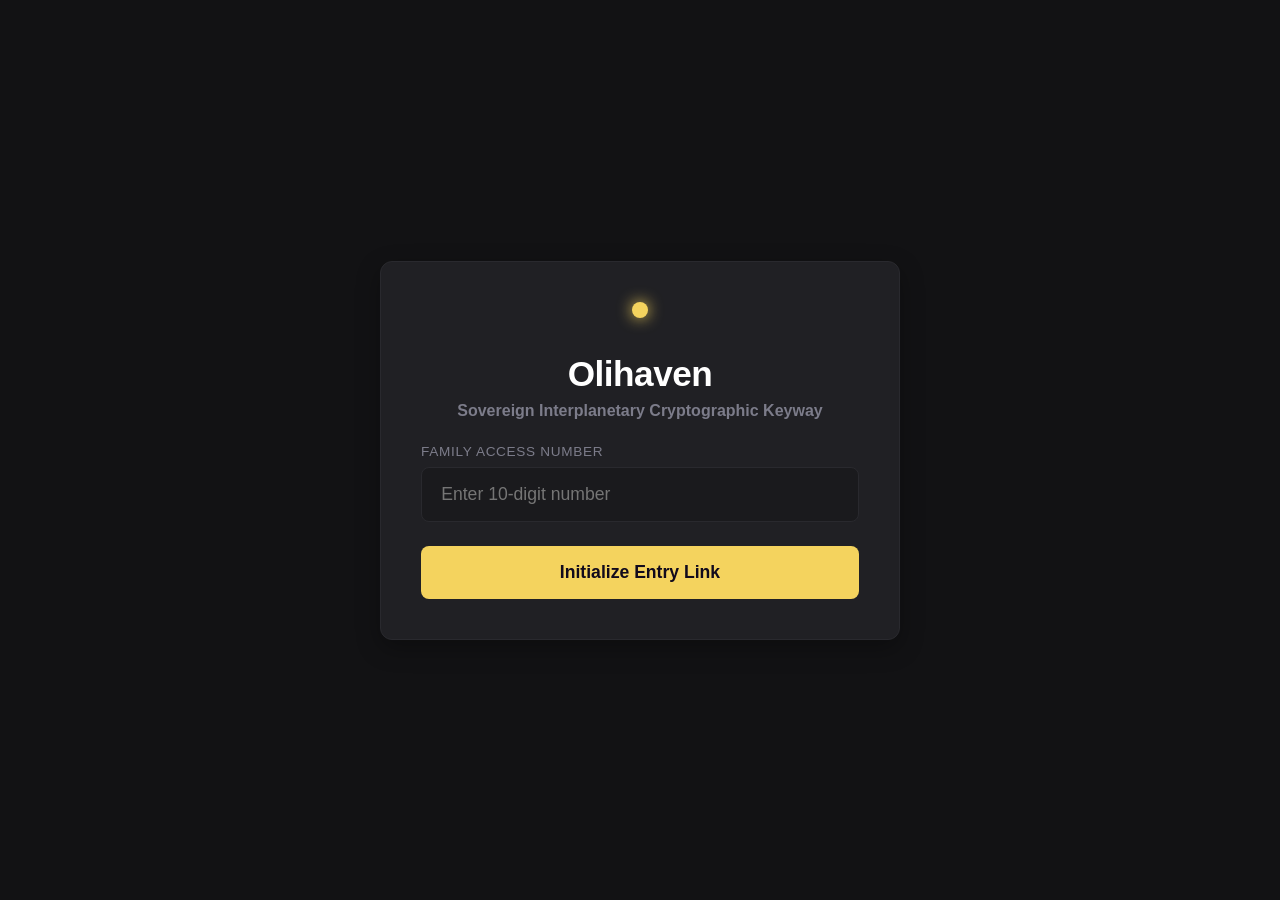
==== main.html @ d08ed0e6 "Integrated the Hearth transmission logging feed" ====
<!DOCTYPE html>
<html lang="en">
<head>
    <meta charset="UTF-8">
    <meta name="viewport" content="width=device-width, initial-scale=1.0">
    <title>Olihaven - Interplanetary Family Dashboard</title>
    <style>
        /* CORE CONFIGURATION & VARIABLES */
        * {
            margin: 0;
            padding: 0;
            box-sizing: border-box;
            font-family: 'Segoe UI', Roboto, Helvetica, Arial, sans-serif;
        }
        :root {
            --bg-space: #121214;
            --text-light: #e1e1e6;
            --text-dim: #7c7c8a;
            --gold-star: #f4d35e;
            --sage-shield: #04d361;
            --alert-red: #ff5964;
            --bubble-bg: #202024;
            --bubble-border: 1px solid #29292e;
        }
        body {
            background-color: var(--bg-space);
            color: var(--text-light);
            min-height: 100vh;
            padding: 1.5rem;
            display: flex;
            justify-content: center;
            align-items: center;
        }

        /* GATE SCREEN (LOGIN OVERLAY Layered Standalone) */
        #gate-screen {
            width: 100%;
            max-width: 520px;
            text-align: center;
            background-color: var(--bubble-bg);
            border: var(--bubble-border);
            border-radius: 12px;
            padding: 2.5rem;
            box-shadow: 0 8px 24px rgba(0, 0, 0, 0.3);
        }
        .logo-mark {
            width: 16px;
            height: 16px;
            background: var(--gold-star);
            border-radius: 50%;
            display: inline-block;
            box-shadow: 0 0 15px var(--gold-star);
            margin-bottom: 2rem;
        }
        h1 {
            font-size: 2.2rem;
            color: #ffffff;
            letter-spacing: -0.5px;
            margin-bottom: 0.5rem;
        }
        .gate-subtitle {
            color: var(--text-dim);
            font-size: 1rem;
            font-weight: 600;
            margin-bottom: 1.5rem;
        }
        .input-group {
            margin-bottom: 1.5rem;
            text-align: left;
        }
        .input-group label {
            display: block;
            font-size: 0.85rem;
            color: var(--text-dim);
            margin-bottom: 0.5rem;
            text-transform: uppercase;
            letter-spacing: 0.05em;
        }
        .input-field {
            width: 100%;
            background: rgba(0, 0, 0, 0.2);
            border: 1px solid #29292e;
            padding: 1rem 1.2rem;
            border-radius: 8px;
            color: white;
            font-size: 1.1rem;
            outline: none;
        }
        .input-field:focus {
            border-color: var(--gold-star);
        }
        .btn-action {
            width: 100%;
            background: var(--gold-star);
            color: #110a1c;
            border: none;
            padding: 1rem;
            border-radius: 8px;
            font-size: 1.1rem;
            font-weight: 600;
            cursor: pointer;
            transition: background 0.2s;
        }
        .btn-action:hover {
            background: #e5c144;
        }
        #gate-message {
            margin-top: 1rem;
            font-size: 0.95rem;
            display: none;
        }

        /* MAIN DASHBOARD SCREEN (Now un-nested from center flex block parameters) */
        #dashboard-screen {
            display: none;
            width: 100%;
            max-width: 1200px;
            margin: 0 auto;
        }
        .dashboard-grid {
            display: grid;
            grid-template-columns: repeat(auto-fit, minmax(320px, 1fr));
            gap: 2rem;
            align-items: start;
        }
        .bubble-panel {
            background: var(--bubble-bg);
            border: var(--bubble-border);
            border-radius: 12px;
            padding: 2rem;
            display: flex;
            flex-direction: column;
        }
        .pillar-title {
            font-size: 1.4rem;
            margin-bottom: 1rem;
            color: #ffffff;
        }
        .metric-badge {
            font-size: 0.85rem;
            background: rgba(4, 211, 97, 0.1);
            color: var(--sage-shield);
            padding: 0.2rem 0.6rem;
            border-radius: 20px;
            font-weight: 600;
            float: right;
        }

        /* TRANSMISSION LOG FEED COMPONENTS */
        .transmission-box {
            display: flex;
            gap: 0.5rem;
            margin-top: 1.2rem;
            margin-bottom: 1rem;
        }
        .feed-input {
            flex-grow: 1;
            background: rgba(0, 0, 0, 0.2);
            border: 1px solid #29292e;
            padding: 0.7rem 0.9rem;
            border-radius: 6px;
            color: white;
            font-size: 0.9rem;
            outline: none;
        }
        .feed-input:focus {
            border-color: var(--gold-star);
        }
        .btn-send {
            background: var(--gold-star);
            color: #110a1c;
            border: none;
            padding: 0 1.2rem;
            border-radius: 6px;
            font-weight: 600;
            font-size: 0.85rem;
            cursor: pointer;
            transition: background 0.1s;
        }
        .btn-send:hover {
            background: #e5c144;
        }
        .log-container {
            background: rgba(0, 0, 0, 0.25);
            border: 1px solid #29292e;
            border-radius: 8px;
            padding: 0.8rem;
            height: 160px;
            overflow-y: auto;
            font-family: monospace;
            font-size: 0.8rem;
            display: flex;
            flex-direction: column;
            gap: 0.6rem;
        }
        .log-entry {
            border-left: 2px solid var(--gold-star);
            padding-left: 0.6rem;
            animation: fadeInLog 0.25s ease-out;
        }
        .log-meta {
            color: var(--text-dim);
            font-size: 0.72rem;
            margin-bottom: 0.15rem;
        }
        .log-text {
            color: var(--text-light);
            word-break: break-all;
            line-height: 1.4;
        }

        @keyframes fadeInLog {
            from { opacity: 0; transform: translateX(-4px); }
            to { opacity: 1; transform: translateX(0); }
        }
    </style>
</head>
<body>

    <!-- GATE LOG-IN GATEWAY LAYER -->
    <div id="gate-screen">
        <div class="logo-mark"></div>
        <h1>Olihaven</h1>
        <p class="gate-subtitle">Sovereign Interplanetary Cryptographic Keyway</p>
        
        <div class="input-group">
            <label for="phone-number">Family Access Number</label>
            <input type="tel" id="phone-number" class="input-field" placeholder="Enter 10-digit number" autocomplete="off">
        </div>

        <button class="btn-action" onclick="unlockDashboard()">Initialize Entry Link</button>
        <div id="gate-message"></div>
    </div>

    <!-- MAIN PLATFORM INTERFACE LAYER -->
    <div id="dashboard-screen">
        <div class="dashboard-grid">
            <!-- PILLAR 1: THE HEARTH WITH LIVE LOG PIPELINES -->
            <div class="bubble-panel">
                <h2 class="pillar-title">The Hearth <span class="metric-badge" id="user-count">1,402 Links</span></h2>
                <p style="font-size: 0.95rem; color: var(--text-dim);">Real-time sync networks connected. Core modules running safely over active sub-light infrastructure links.</p>
                
                <div class="transmission-box">
                    <input type="text" id="stream-message" class="feed-input" placeholder="Type transmission payload..." autocomplete="off">
                    <button class="btn-send" onclick="transmitStream()">Transmit</button>
                </div>
                <div class="log-container" id="stream-log">
                    <div class="log-entry" style="border-left-color: var(--sage-shield);">
                        <div class="log-meta">[SYS_INIT] // LATENCY: 0.00ms</div>
                        <div class="log-text">Telemetry terminal pipeline initialized. Listening for orbital packets...</div>
                    </div>
                </div>
            </div>

            <!-- PILLAR 2: THE ARK -->
            <div class="bubble-panel">
                <h2 class="pillar-title">The Ark <span class="metric-badge" style="background:rgba(244,211,94,0.1); color:var(--gold-star);">Secure</span></h2>
                <p style="font-size: 0.95rem; color: var(--text-dim); margin-top: 1rem;">Ancestral Records encrypted. Secure biometric voice architectures mapped inside unindexed decentralized storage vaults.</p>
            </div>

            <!-- PILLAR 3: THE ECLIPSE SHIELD -->
            <div class="bubble-panel">
                <h2 class="pillar-title">Eclipse Shield <span class="metric-badge">100% Active</span></h2>
                <p style="font-size: 0.95rem; color: var(--text-dim); margin-top: 1rem;">Zero-knowledge privacy shields functional. Interplanetary firewall scripts fully obscuring external metrics routing paths.</p>
            </div>
        </div>
    </div>

    <script>
        function unlockDashboard() {
            const phoneInput = document.getElementById('phone-number');
            const feedback = document.getElementById('gate-message');
            const rawNumbers = phoneInput.value.replace(/\D/g, '');

            if (rawNumbers.length < 10) {
                feedback.style.color = '#ff5964';
                feedback.innerText = "Please enter a valid 10-digit access number.";
                feedback.style.display = "block";
                return;
            }

            feedback.style.color = '#04d361';
            feedback.innerText = "Access granted! Syncing telemetry channels...";
            feedback.style.display = "block";

            setTimeout(() => {
                // Clear out body flex centering properties to make space for the grid rows smoothly
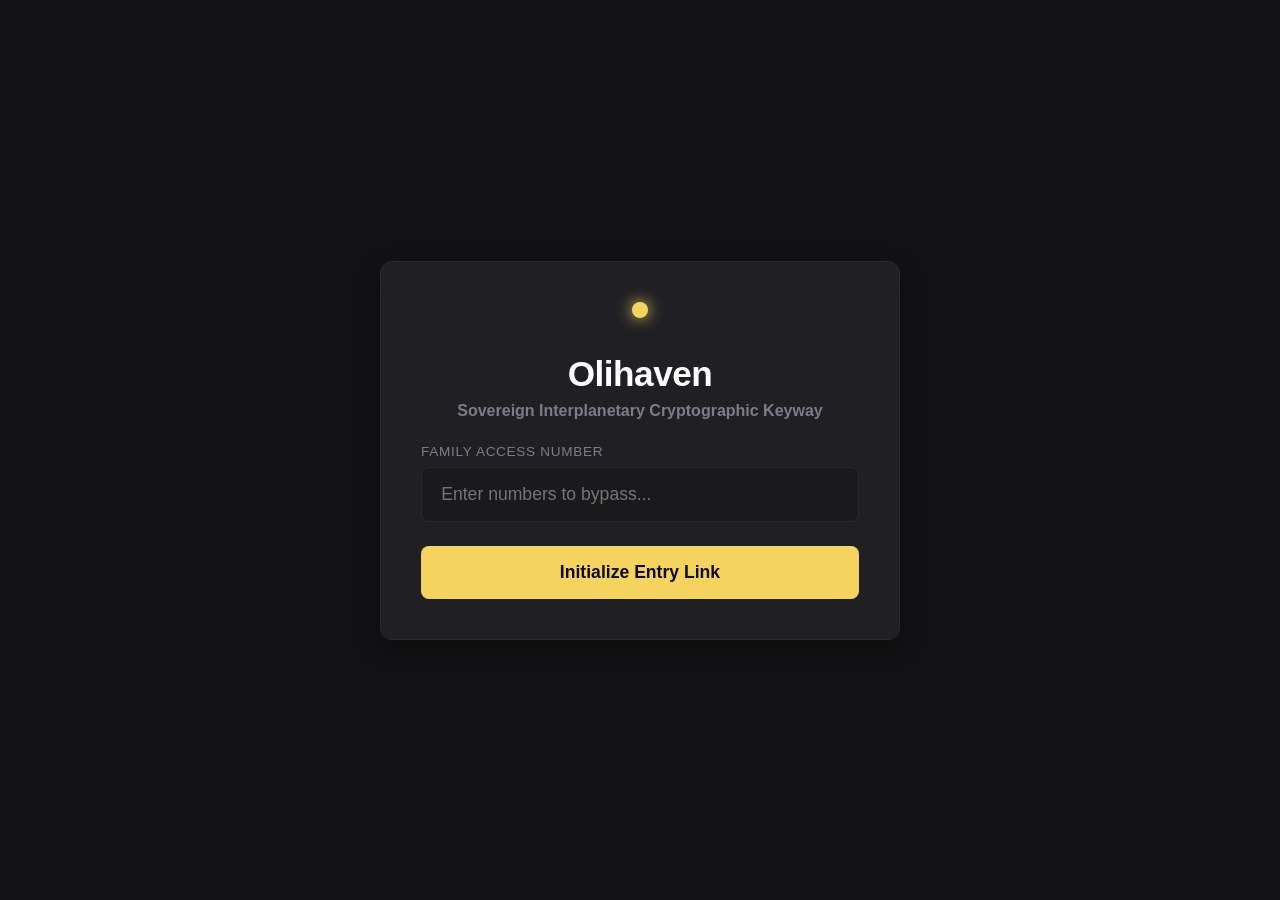
==== commit 7b39942e: "main update" ====
--- a/main.html
+++ b/main.html
@@ -32,7 +32,7 @@
             align-items: center;
         }
 
-        /* GATE SCREEN (LOGIN OVERLAY Layered Standalone) */
+        /* GATE SCREEN (LOGIN OVERLAY) */
         #gate-screen {
             width: 100%;
             max-width: 520px;
@@ -110,7 +110,7 @@
             display: none;
         }
 
-        /* MAIN DASHBOARD SCREEN (Now un-nested from center flex block parameters) */
+        /* MAIN DASHBOARD SCREEN */
         #dashboard-screen {
             display: none;
             width: 100%;
@@ -146,7 +146,7 @@
             float: right;
         }
 
-        /* TRANSMISSION LOG FEED COMPONENTS */
+        /* TRANSMISSION LOG FEED */
         .transmission-box {
             display: flex;
             gap: 0.5rem;
@@ -217,7 +217,7 @@
 </head>
 <body>
 
-    <!-- GATE LOG-IN GATEWAY LAYER -->
+    <!-- GATE LOG-IN GATEWAY -->
     <div id="gate-screen">
         <div class="logo-mark"></div>
         <h1>Olihaven</h1>
@@ -225,17 +225,17 @@
         
         <div class="input-group">
             <label for="phone-number">Family Access Number</label>
-            <input type="tel" id="phone-number" class="input-field" placeholder="Enter 10-digit number" autocomplete="off">
+            <input type="tel" id="phone-number" class="input-field" placeholder="Enter numbers to bypass..." autocomplete="off">
         </div>
 
         <button class="btn-action" onclick="unlockDashboard()">Initialize Entry Link</button>
         <div id="gate-message"></div>
     </div>
 
-    <!-- MAIN PLATFORM INTERFACE LAYER -->
+    <!-- MAIN PLATFORM INTERFACE -->
     <div id="dashboard-screen">
         <div class="dashboard-grid">
-            <!-- PILLAR 1: THE HEARTH WITH LIVE LOG PIPELINES -->
+            <!-- PILLAR 1: THE HEARTH -->
             <div class="bubble-panel">
                 <h2 class="pillar-title">The Hearth <span class="metric-badge" id="user-count">1,402 Links</span></h2>
                 <p style="font-size: 0.95rem; color: var(--text-dim);">Real-time sync networks connected. Core modules running safely over active sub-light infrastructure links.</p>
@@ -268,20 +268,23 @@
 
     <script>
         function unlockDashboard() {
-            const phoneInput = document.getElementById('phone-number');
             const feedback = document.getElementById('gate-message');
-            const rawNumbers = phoneInput.value.replace(/\D/g, '');
-
-            if (rawNumbers.length < 10) {
-                feedback.style.color = '#ff5964';
-                feedback.innerText = "Please enter a valid 10-digit access number.";
-                feedback.style.display = "block";
-                return;
-            }
-
+            
             feedback.style.color = '#04d361';
             feedback.innerText = "Access granted! Syncing telemetry channels...";
             feedback.style.display = "block";
 
             setTimeout(() => {
-                // Clear out body flex centering properties to make space for the grid rows smoothly
+                document.body.style.display = 'block';
+                document.body.style.paddingTop = '3rem';
+                
+                document.getElementById('gate-screen').style.display = 'none';
+                document.getElementById('dashboard-screen').style.display = 'block';
+                
+                setInterval(simulateTraffic, 3000);
+                
+                const streamInput = document.getElementById('stream-message');
+                if (streamInput) {
+                    streamInput.addEventListener('keydown', function(e) {
+                        if (e.key === 'Enter') {
+
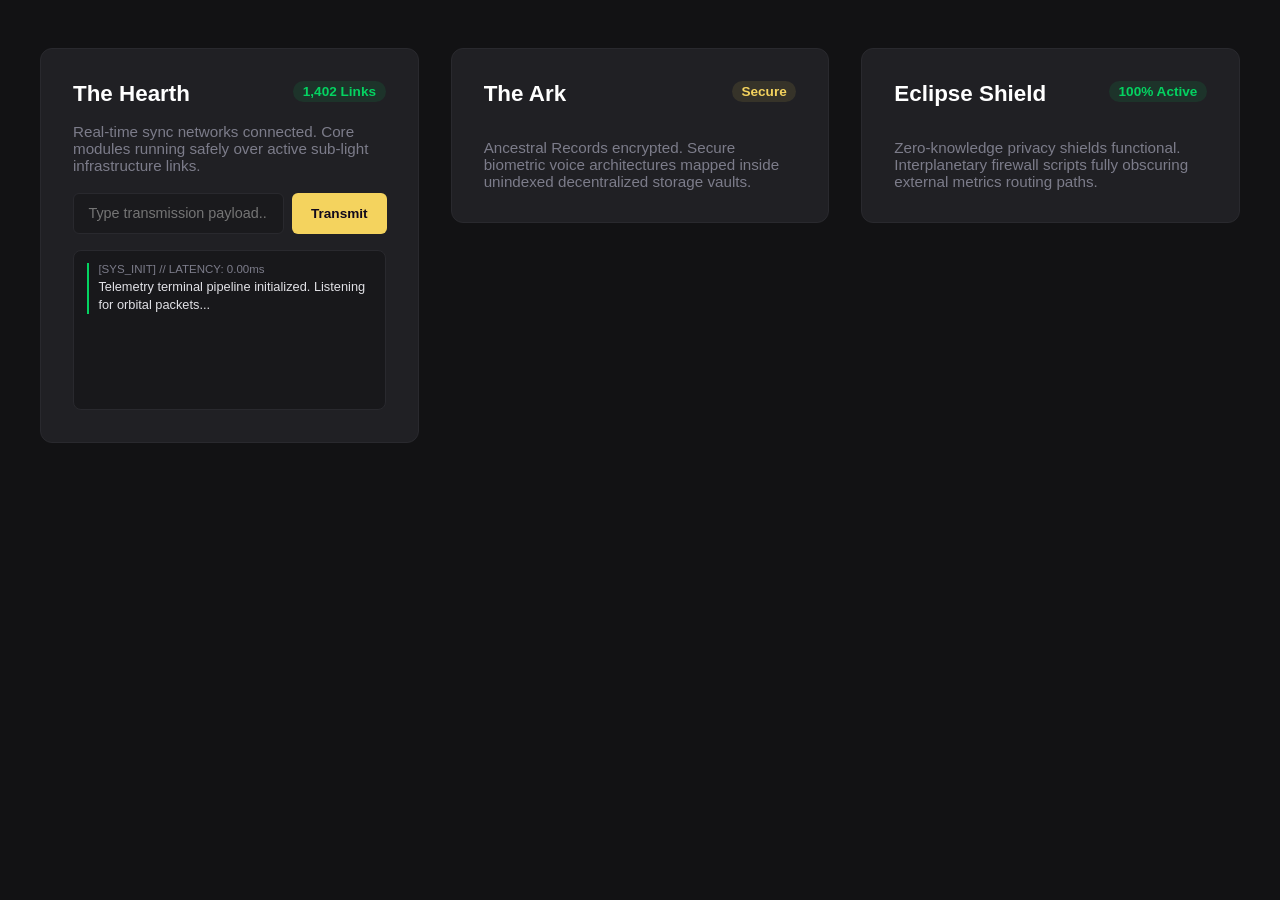
==== commit ca154d69: "Bypass gateway overlay entirely for direct dashboard testing" ====
--- a/main.html
+++ b/main.html
@@ -26,93 +26,12 @@
             background-color: var(--bg-space);
             color: var(--text-light);
             min-height: 100vh;
-            padding: 1.5rem;
-            display: flex;
-            justify-content: center;
-            align-items: center;
-        }
-
-        /* GATE SCREEN (LOGIN OVERLAY) */
-        #gate-screen {
-            width: 100%;
-            max-width: 520px;
-            text-align: center;
-            background-color: var(--bubble-bg);
-            border: var(--bubble-border);
-            border-radius: 12px;
-            padding: 2.5rem;
-            box-shadow: 0 8px 24px rgba(0, 0, 0, 0.3);
-        }
-        .logo-mark {
-            width: 16px;
-            height: 16px;
-            background: var(--gold-star);
-            border-radius: 50%;
-            display: inline-block;
-            box-shadow: 0 0 15px var(--gold-star);
-            margin-bottom: 2rem;
-        }
-        h1 {
-            font-size: 2.2rem;
-            color: #ffffff;
-            letter-spacing: -0.5px;
-            margin-bottom: 0.5rem;
-        }
-        .gate-subtitle {
-            color: var(--text-dim);
-            font-size: 1rem;
-            font-weight: 600;
-            margin-bottom: 1.5rem;
-        }
-        .input-group {
-            margin-bottom: 1.5rem;
-            text-align: left;
-        }
-        .input-group label {
+            padding: 3rem 1.5rem 1.5rem 1.5rem;
             display: block;
-            font-size: 0.85rem;
-            color: var(--text-dim);
-            margin-bottom: 0.5rem;
-            text-transform: uppercase;
-            letter-spacing: 0.05em;
-        }
-        .input-field {
-            width: 100%;
-            background: rgba(0, 0, 0, 0.2);
-            border: 1px solid #29292e;
-            padding: 1rem 1.2rem;
-            border-radius: 8px;
-            color: white;
-            font-size: 1.1rem;
-            outline: none;
-        }
-        .input-field:focus {
-            border-color: var(--gold-star);
-        }
-        .btn-action {
-            width: 100%;
-            background: var(--gold-star);
-            color: #110a1c;
-            border: none;
-            padding: 1rem;
-            border-radius: 8px;
-            font-size: 1.1rem;
-            font-weight: 600;
-            cursor: pointer;
-            transition: background 0.2s;
-        }
-        .btn-action:hover {
-            background: #e5c144;
-        }
-        #gate-message {
-            margin-top: 1rem;
-            font-size: 0.95rem;
-            display: none;
-        }
-
-        /* MAIN DASHBOARD SCREEN */
+        }
+
+        /* MAIN DASHBOARD CONTAINER */
         #dashboard-screen {
-            display: none;
             width: 100%;
             max-width: 1200px;
             margin: 0 auto;
@@ -146,7 +65,7 @@
             float: right;
         }
 
-        /* TRANSMISSION LOG FEED */
+        /* TRANSMISSION LOG FEED COMPONENTS */
         .transmission-box {
             display: flex;
             gap: 0.5rem;
@@ -217,25 +136,10 @@
 </head>
 <body>
 
-    <!-- GATE LOG-IN GATEWAY -->
-    <div id="gate-screen">
-        <div class="logo-mark"></div>
-        <h1>Olihaven</h1>
-        <p class="gate-subtitle">Sovereign Interplanetary Cryptographic Keyway</p>
-        
-        <div class="input-group">
-            <label for="phone-number">Family Access Number</label>
-            <input type="tel" id="phone-number" class="input-field" placeholder="Enter numbers to bypass..." autocomplete="off">
-        </div>
-
-        <button class="btn-action" onclick="unlockDashboard()">Initialize Entry Link</button>
-        <div id="gate-message"></div>
-    </div>
-
-    <!-- MAIN PLATFORM INTERFACE -->
+    <!-- MAIN DASHBOARD SCREEN (Gate bypassed entirely) -->
     <div id="dashboard-screen">
         <div class="dashboard-grid">
-            <!-- PILLAR 1: THE HEARTH -->
+            <!-- PILLAR 1: THE HEARTH WITH LIVE LOG PIPELINES -->
             <div class="bubble-panel">
                 <h2 class="pillar-title">The Hearth <span class="metric-badge" id="user-count">1,402 Links</span></h2>
                 <p style="font-size: 0.95rem; color: var(--text-dim);">Real-time sync networks connected. Core modules running safely over active sub-light infrastructure links.</p>
@@ -267,24 +171,58 @@
     </div>
 
     <script>
-        function unlockDashboard() {
-            const feedback = document.getElementById('gate-message');
+        // Start simulation immediately on page mount
+        setInterval(simulateTraffic, 3000);
+        
+        // Track manual Enter key hits natively inside input bounding boxes
+        window.addEventListener('DOMContentLoaded', () => {
+            const streamInput = document.getElementById('stream-message');
+            if (streamInput) {
+                streamInput.addEventListener('keydown', function(e) {
+                    if (e.key === 'Enter') {
+                        e.preventDefault();
+                        transmitStream();
+                    }
+                });
+            }
+        });
+
+        function simulateTraffic() {
+            const userEl = document.getElementById('user-count');
+            if(!userEl) return;
+            let currentUsers = parseInt(userEl.innerText.replace(/,/g, ''));
+            currentUsers += Math.floor(Math.random() * 5) - 2;
+            userEl.innerText = currentUsers.toLocaleString() + " Links";
+        }
+
+        function transmitStream() {
+            const messageInput = document.getElementById('stream-message');
+            const logContainer = document.getElementById('stream-log');
             
-            feedback.style.color = '#04d361';
-            feedback.innerText = "Access granted! Syncing telemetry channels...";
-            feedback.style.display = "block";
-
-            setTimeout(() => {
-                document.body.style.display = 'block';
-                document.body.style.paddingTop = '3rem';
-                
-                document.getElementById('gate-screen').style.display = 'none';
-                document.getElementById('dashboard-screen').style.display = 'block';
-                
-                setInterval(simulateTraffic, 3000);
-                
-                const streamInput = document.getElementById('stream-message');
-                if (streamInput) {
-                    streamInput.addEventListener('keydown', function(e) {
-                        if (e.key === 'Enter') {
-
+            if (!messageInput || !logContainer) return;
+            const text = messageInput.value.trim();
+
+            if (text === '') return;
+
+            const timestamp = new Date().toLocaleTimeString();
+            const fakeLatency = (Math.random() * 4.5 + 1.2).toFixed(2);
+            
+            const entry = document.createElement('div');
+            entry.className = 'log-entry';
+            entry.innerHTML = `
+                <div class="log-meta">[${timestamp}] // LATENCY: ${fakeLatency}s</div>
+                <div class="log-text">${escapeHtml(text)}</div>
+            `;
+
+            logContainer.appendChild(entry);
+            logContainer.scrollTop = logContainer.scrollHeight;
+            
+            messageInput.value = '';
+        }
+
+        function escapeHtml(string) {
+            return string.replace(/&/g, '&amp;').replace(/</g, '&lt;').replace(/>/g, '&gt;');
+        }
+    </script>
+</body>
+</html>
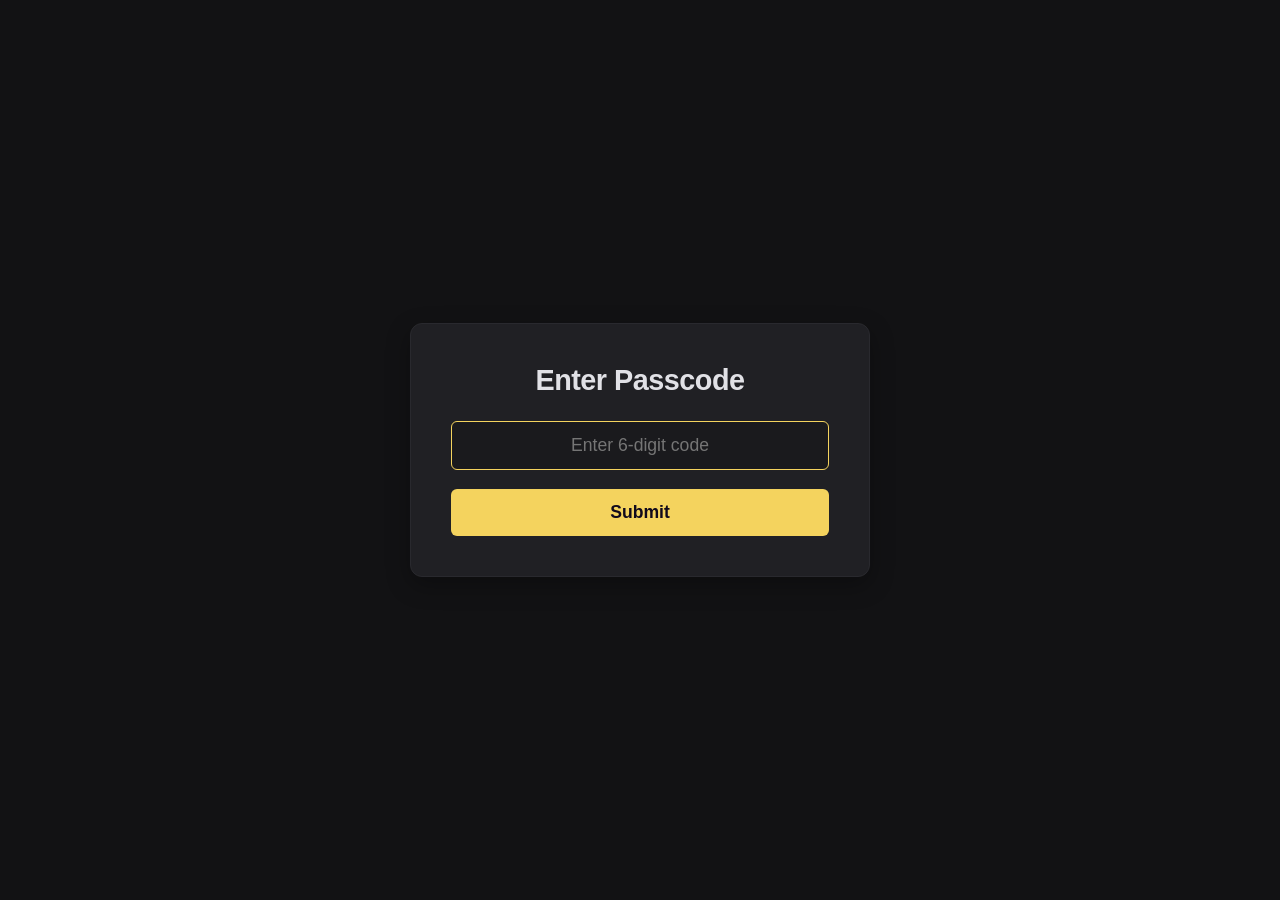
==== commit b5e5ee61: "Inject side-by-side terminal routing action buttons" ====
--- a/main.html
+++ b/main.html
@@ -3,226 +3,211 @@
 <head>
     <meta charset="UTF-8">
     <meta name="viewport" content="width=device-width, initial-scale=1.0">
-    <title>Olihaven - Interplanetary Family Dashboard</title>
+    <title>Olihaven</title>
+    <link rel="icon" type="image/x-icon" href="./favicon-2.ico">
+    <link rel="stylesheet" href="./style.css">
     <style>
-        /* CORE CONFIGURATION & VARIABLES */
-        * {
+        /* Fallback styling framework to keep elements neatly structured */
+        body {
+            background-color: #121214;
+            color: #e1e1e6;
+            font-family: 'Segoe UI', Roboto, sans-serif;
+            min-height: 100vh;
+            display: flex;
+            justify-content: center;
+            align-items: center;
             margin: 0;
-            padding: 0;
-            box-sizing: border-box;
-            font-family: 'Segoe UI', Roboto, Helvetica, Arial, sans-serif;
-        }
-        :root {
-            --bg-space: #121214;
-            --text-light: #e1e1e6;
-            --text-dim: #7c7c8a;
-            --gold-star: #f4d35e;
-            --sage-shield: #04d361;
-            --alert-red: #ff5964;
-            --bubble-bg: #202024;
-            --bubble-border: 1px solid #29292e;
-        }
-        body {
-            background-color: var(--bg-space);
-            color: var(--text-light);
-            min-height: 100vh;
-            padding: 3rem 1.5rem 1.5rem 1.5rem;
-            display: block;
-        }
-
-        /* MAIN DASHBOARD CONTAINER */
-        #dashboard-screen {
-            width: 100%;
-            max-width: 1200px;
-            margin: 0 auto;
-        }
-        .dashboard-grid {
-            display: grid;
-            grid-template-columns: repeat(auto-fit, minmax(320px, 1fr));
-            gap: 2rem;
-            align-items: start;
-        }
-        .bubble-panel {
-            background: var(--bubble-bg);
-            border: var(--bubble-border);
+        }
+        .login-container {
+            background-color: #202024;
+            border: 1px solid #29292e;
             border-radius: 12px;
-            padding: 2rem;
-            display: flex;
-            flex-direction: column;
-        }
-        .pillar-title {
-            font-size: 1.4rem;
-            margin-bottom: 1rem;
-            color: #ffffff;
-        }
-        .metric-badge {
-            font-size: 0.85rem;
-            background: rgba(4, 211, 97, 0.1);
-            color: var(--sage-shield);
-            padding: 0.2rem 0.6rem;
-            border-radius: 20px;
-            font-weight: 600;
-            float: right;
-        }
-
-        /* TRANSMISSION LOG FEED COMPONENTS */
-        .transmission-box {
-            display: flex;
-            gap: 0.5rem;
-            margin-top: 1.2rem;
-            margin-bottom: 1rem;
-        }
-        .feed-input {
-            flex-grow: 1;
+            padding: 2.5rem;
+            text-align: center;
+            max-width: 460px;
+            width: 100%;
+            box-shadow: 0 8px 24px rgba(0, 0, 0, 0.3);
+            transition: all 0.3s cubic-bezier(0.4, 0, 0.2, 1);
+        }
+        h2 {
+            margin-bottom: 1.5rem;
+            font-size: 1.8rem;
+            letter-spacing: -0.5px;
+        }
+        input[type="password"] {
+            width: 100%;
             background: rgba(0, 0, 0, 0.2);
             border: 1px solid #29292e;
-            padding: 0.7rem 0.9rem;
+            padding: 0.8rem 1rem;
             border-radius: 6px;
             color: white;
-            font-size: 0.9rem;
+            font-size: 1.1rem;
             outline: none;
-        }
-        .feed-input:focus {
-            border-color: var(--gold-star);
-        }
-        .btn-send {
-            background: var(--gold-star);
+            text-align: center;
+            margin-bottom: 1.2rem;
+        }
+        input[type="password"]:focus {
+            border-color: #f4d35e;
+        }
+        button {
+            display: block;
+            width: 100%;
+            background: #f4d35e;
             color: #110a1c;
             border: none;
-            padding: 0 1.2rem;
+            padding: 0.8rem;
             border-radius: 6px;
+            font-size: 1.1rem;
             font-weight: 600;
-            font-size: 0.85rem;
             cursor: pointer;
-            transition: background 0.1s;
-        }
-        .btn-send:hover {
+            transition: background 0.2s, transform 0.1s;
+        }
+        button:hover {
             background: #e5c144;
         }
-        .log-container {
-            background: rgba(0, 0, 0, 0.25);
+        #error-message {
+            margin-top: 1rem;
+            font-size: 0.95rem;
+        }
+
+        /* Success blueprint reveal view styles */
+        .spec-details {
+            text-align: left;
+            background: rgba(0,0,0,0.2);
             border: 1px solid #29292e;
             border-radius: 8px;
+            padding: 1rem;
+            margin-top: 1rem;
+            margin-bottom: 1.5rem;
+            font-size: 0.9rem;
+            line-height: 1.5;
+        }
+        .spec-item {
+            display: flex;
+            justify-content: space-between;
+            border-bottom: 1px dashed #29292e;
+            padding: 0.3rem 0;
+        }
+        .spec-item:last-child { border-bottom: none; }
+        .spec-label { color: #7c7c8a; font-weight: 500; }
+        .spec-value { color: #ffffff; font-weight: 600; }
+
+        /* HORIZONTAL SIDE-BY-SIDE BUTTON CONTAINER EXCLUSIVES */
+        .action-flex-row {
+            display: flex;
+            gap: 0.75rem;
+            width: 100%;
+        }
+        .link-btn {
+            display: flex;
+            justify-content: center;
+            align-items: center;
+            flex: 1; /* Makes both buttons identical in width scaling */
             padding: 0.8rem;
-            height: 160px;
-            overflow-y: auto;
-            font-family: monospace;
-            font-size: 0.8rem;
-            display: flex;
-            flex-direction: column;
-            gap: 0.6rem;
-        }
-        .log-entry {
-            border-left: 2px solid var(--gold-star);
-            padding-left: 0.6rem;
-            animation: fadeInLog 0.25s ease-out;
-        }
-        .log-meta {
-            color: var(--text-dim);
-            font-size: 0.72rem;
-            margin-bottom: 0.15rem;
-        }
-        .log-text {
-            color: var(--text-light);
-            word-break: break-all;
-            line-height: 1.4;
-        }
-
-        @keyframes fadeInLog {
-            from { opacity: 0; transform: translateX(-4px); }
-            to { opacity: 1; transform: translateX(0); }
+            border-radius: 6px;
+            font-size: 1rem;
+            font-weight: 600;
+            cursor: pointer;
+            text-decoration: none;
+            transition: background 0.2s, border-color 0.2s, color 0.2s, transform 0.1s;
+            box-sizing: border-box;
+            text-align: center;
+        }
+        .btn-primary {
+            background: #f4d35e;
+            color: #110a1c;
+            border: none;
+        }
+        .btn-primary:hover {
+            background: #e5c144;
+        }
+        .btn-secondary {
+            background: transparent;
+            color: #b3b0c2;
+            border: 1px solid #29292e;
+        }
+        .btn-secondary:hover {
+            background: rgba(255, 255, 255, 0.04);
+            border-color: #7c7c8a;
+            color: #ffffff;
+        }
+        .link-btn:active {
+            transform: scale(0.98);
         }
     </style>
 </head>
 <body>
 
-    <!-- MAIN DASHBOARD SCREEN (Gate bypassed entirely) -->
-    <div id="dashboard-screen">
-        <div class="dashboard-grid">
-            <!-- PILLAR 1: THE HEARTH WITH LIVE LOG PIPELINES -->
-            <div class="bubble-panel">
-                <h2 class="pillar-title">The Hearth <span class="metric-badge" id="user-count">1,402 Links</span></h2>
-                <p style="font-size: 0.95rem; color: var(--text-dim);">Real-time sync networks connected. Core modules running safely over active sub-light infrastructure links.</p>
+    <div class="login-container" id="gate-card">
+        <!-- WRAPPER: INITIAL SECURITY LOGIN VIEW -->
+        <div id="auth-view">
+            <h2>Enter Passcode</h2>
+            <input type="password" id="passcode" placeholder="Enter 6-digit code" maxlength="6" autocomplete="off">
+            <button onclick="checkCode()">Submit</button>
+            <p id="error-message" style="color: #ff5964; display: none;">Incorrect passcode. Try again.</p>
+        </div>
+
+        <!-- WRAPPER: REVEALED HYPERCAR CONNECTION DECK -->
+        <div id="link-view" style="display: none;">
+            <h2 style="color: #f4d35e;">Telemetry Unlocked</h2>
+            <p style="color: #7c7c8a; font-size: 0.95rem; margin-bottom: 1rem;">Sovereign Node Navigation Engine Active</p>
+            
+            <div class="spec-details">
+                <div class="spec-item"><span class="spec-label">Model:</span><span class="spec-value">Ferrari F80 Hybrid</span></div>
+                <div class="spec-item"><span class="spec-label">Output:</span><span class="spec-value">1,184 HP V6-Hybrid</span></div>
+                <div class="spec-item"><span class="spec-label">Body:</span><span class="spec-value">Blu Elettrico 2020</span></div>
+                <div class="spec-item"><span class="spec-label">Livery:</span><span class="spec-value">Argento Nurburgring</span></div>
+            </div>
+
+            <!-- THE HORIZONTAL INTERACTIVE ACTION ROW -->
+            <div class="action-flex-row">
+                <!-- PRIMARY ACTION: OPENS CONFIGURATOR IN NEW TAB -->
+                <a class="link-btn btn-primary" href="https://ferrari.com" target="_blank" rel="noopener noreferrer">
+                    Ferrari F80 ↗
+                </a>
                 
-                <div class="transmission-box">
-                    <input type="text" id="stream-message" class="feed-input" placeholder="Type transmission payload..." autocomplete="off">
-                    <button class="btn-send" onclick="transmitStream()">Transmit</button>
-                </div>
-                <div class="log-container" id="stream-log">
-                    <div class="log-entry" style="border-left-color: var(--sage-shield);">
-                        <div class="log-meta">[SYS_INIT] // LATENCY: 0.00ms</div>
-                        <div class="log-text">Telemetry terminal pipeline initialized. Listening for orbital packets...</div>
-                    </div>
-                </div>
-            </div>
-
-            <!-- PILLAR 2: THE ARK -->
-            <div class="bubble-panel">
-                <h2 class="pillar-title">The Ark <span class="metric-badge" style="background:rgba(244,211,94,0.1); color:var(--gold-star);">Secure</span></h2>
-                <p style="font-size: 0.95rem; color: var(--text-dim); margin-top: 1rem;">Ancestral Records encrypted. Secure biometric voice architectures mapped inside unindexed decentralized storage vaults.</p>
-            </div>
-
-            <!-- PILLAR 3: THE ECLIPSE SHIELD -->
-            <div class="bubble-panel">
-                <h2 class="pillar-title">Eclipse Shield <span class="metric-badge">100% Active</span></h2>
-                <p style="font-size: 0.95rem; color: var(--text-dim); margin-top: 1rem;">Zero-knowledge privacy shields functional. Interplanetary firewall scripts fully obscuring external metrics routing paths.</p>
+                <!-- SECONDARY ACTION: FORWARDS USER TO YOUR SYSTEM TRANSMISSION LOG -->
+                <a class="link-btn btn-secondary" href="main.html">
+                    Open Logs →
+                </a>
             </div>
         </div>
     </div>
 
     <script>
-        // Start simulation immediately on page mount
-        setInterval(simulateTraffic, 3000);
-        
-        // Track manual Enter key hits natively inside input bounding boxes
+        function checkCode() {
+            const input = document.getElementById('passcode').value;
+            const correctCode = "127312"; 
+            const errorMsg = document.getElementById('error-message');
+            
+            if (input === correctCode) {
+                errorMsg.style.display = "none";
+                
+                // Execute smooth UI crossfade inside the block layout module
+                document.getElementById('auth-view').style.display = 'none';
+                document.getElementById('link-view').style.display = 'block';
+                document.getElementById('gate-card').style.borderColor = '#04d361';
+            } else {
+                errorMsg.style.display = "block";
+                document.getElementById('passcode').value = '';
+                document.getElementById('passcode').focus();
+            }
+        }
+
+        // Bind enter keys to the code field for faster hands-free authorization execution
         window.addEventListener('DOMContentLoaded', () => {
-            const streamInput = document.getElementById('stream-message');
-            if (streamInput) {
-                streamInput.addEventListener('keydown', function(e) {
+            const passcodeField = document.getElementById('passcode');
+            if (passcodeField) {
+                passcodeField.addEventListener('keydown', function(e) {
                     if (e.key === 'Enter') {
                         e.preventDefault();
-                        transmitStream();
+                        checkCode();
                     }
                 });
+                passcodeField.focus();
             }
         });
-
-        function simulateTraffic() {
-            const userEl = document.getElementById('user-count');
-            if(!userEl) return;
-            let currentUsers = parseInt(userEl.innerText.replace(/,/g, ''));
-            currentUsers += Math.floor(Math.random() * 5) - 2;
-            userEl.innerText = currentUsers.toLocaleString() + " Links";
-        }
-
-        function transmitStream() {
-            const messageInput = document.getElementById('stream-message');
-            const logContainer = document.getElementById('stream-log');
-            
-            if (!messageInput || !logContainer) return;
-            const text = messageInput.value.trim();
-
-            if (text === '') return;
-
-            const timestamp = new Date().toLocaleTimeString();
-            const fakeLatency = (Math.random() * 4.5 + 1.2).toFixed(2);
-            
-            const entry = document.createElement('div');
-            entry.className = 'log-entry';
-            entry.innerHTML = `
-                <div class="log-meta">[${timestamp}] // LATENCY: ${fakeLatency}s</div>
-                <div class="log-text">${escapeHtml(text)}</div>
-            `;
-
-            logContainer.appendChild(entry);
-            logContainer.scrollTop = logContainer.scrollHeight;
-            
-            messageInput.value = '';
-        }
-
-        function escapeHtml(string) {
-            return string.replace(/&/g, '&amp;').replace(/</g, '&lt;').replace(/>/g, '&gt;');
-        }
     </script>
+
 </body>
 </html>
--- a/style.css
+++ b/style.css
@@ -0,0 +1,390 @@
+/* ==========================================================================
+   1. Global Reset & Theme Defaults
+   ========================================================================== */
+* {
+    margin: 0;
+    padding: 0;
+    box-sizing: border-box;
+    font-family: 'Segoe UI', Tahoma, Geneva, Verdana, sans-serif;
+}
+
+body {
+    background-color: #121214;
+    color: #e1e1e6;
+    min-height: 100vh;
+}
+
+/* ==========================================================================
+   2. Entrance Gate / Splash Overlay (`main.html` overlay state)
+   ========================================================================== */
+.gate-overlay {
+    min-height: 100vh;
+    width: 100%;
+    display: flex;
+    justify-content: center;
+    align-items: center;
+    padding: 1.5rem;
+    background-color: #121214;
+}
+
+.network-gate {
+    background-color: #202024;
+    padding: 2.5rem;
+    border-radius: 12px;
+    box-shadow: 0 8px 24px rgba(0, 0, 0, 0.3);
+    text-align: center;
+    width: 100%;
+    max-width: 520px;
+}
+
+.gate-header h1 {
+    font-size: 2.2rem;
+    color: #ffffff;
+    letter-spacing: -0.5px;
+}
+
+.gate-header .subtitle {
+    color: #04d361;
+    font-size: 1rem;
+    font-weight: 600;
+    margin-bottom: 1.5rem;
+}
+
+.manifesto-quote {
+    font-style: italic;
+    font-size: 0.95rem;
+    line-height: 1.6;
+    color: #a8a8b3;
+    background-color: #121214;
+    padding: 1.25rem;
+    border-left: 3px solid #8257e5;
+    border-radius: 4px;
+    margin-bottom: 2rem;
+    text-align: left;
+}
+
+.form-core h2 {
+    font-size: 1.4rem;
+    margin-bottom: 0.25rem;
+    color: #ffffff;
+}
+
+.form-hint {
+    font-size: 0.9rem;
+    color: #7c7c8a;
+    margin-bottom: 1.5rem;
+}
+
+.input-wrapper {
+    text-align: left;
+    margin-bottom: 1.25rem;
+}
+
+.input-wrapper label {
+    display: block;
+    font-size: 0.85rem;
+    color: #a8a8b3;
+    margin-bottom: 0.5rem;
+    font-weight: 500;
+}
+
+.network-gate input {
+    width: 100%;
+    padding: 0.8rem;
+    border: 2px solid #29292e;
+    border-radius: 4px;
+    background-color: #121214;
+    color: #ffffff;
+    font-size: 1rem;
+    text-align: center;
+    outline: none;
+    transition: border-color 0.2s;
+}
+
+.network-gate input:focus {
+    border-color: #8257e5;
+}
+
+.gate-feedback {
+    display: none;
+    margin-top: 1rem;
+    font-size: 0.9rem;
+    font-weight: 500;
+}
+
+.gate-features {
+    display: flex;
+    justify-content: space-between;
+    gap: 0.5rem;
+    margin-top: 2.5rem;
+    padding-top: 1.5rem;
+    border-top: 1px solid #29292e;
+    font-size: 0.8rem;
+    color: #7c7c8a;
+    font-weight: 500;
+}
+
+/* ==========================================================================
+   3. Main Application Dashboard Interface
+   ========================================================================== */
+.dashboard-wrapper {
+    display: flex;
+    min-height: 100vh;
+}
+
+.sidebar {
+    width: 240px;
+    background-color: #202024;
+    padding: 2rem;
+    display: flex;
+    flex-direction: column;
+    border-right: 1px solid #29292e;
+}
+
+.logo {
+    font-size: 1.5rem;
+    font-weight: bold;
+    color: #04d361;
+    margin-bottom: 3rem;
+}
+
+.nav-menu {
+    display: flex;
+    flex-direction: column;
+    gap: 1rem;
+    flex-grow: 1;
+}
+
+.nav-menu a {
+    color: #a8a8b3;
+    text-decoration: none;
+    padding: 0.8rem;
+    border-radius: 6px;
+    transition: background 0.2s, color 0.2s;
+}
+
+.nav-menu a:hover, .nav-menu a.active {
+    background-color: #29292e;
+    color: #ffffff;
+}
+
+.main-content {
+    flex-grow: 1;
+    padding: 3rem;
+    max-width: 1200px;
+}
+
+.dash-header {
+    margin-bottom: 2.5rem;
+}
+
+.dash-header h1 {
+    font-size: 2.2rem;
+    color: #ffffff;
+    margin-bottom: 0.5rem;
+}
+
+.dash-header p {
+    color: #a8a8b3;
+}
+
+/* Grid layout for analytic summary cards */
+.stats-grid {
+    display: grid;
+    grid-template-columns: repeat(auto-fit, minmax(220px, 1fr));
+    gap: 1.5rem;
+    margin-bottom: 2rem;
+}
+
+.stat-card {
+    background-color: #202024;
+    border: 1px solid #29292e;
+    padding: 1.5rem;
+    border-radius: 8px;
+}
+
+.stat-card h3 {
+    font-size: 0.9rem;
+    color: #a8a8b3;
+    text-transform: uppercase;
+    letter-spacing: 0.5px;
+    margin-bottom: 0.5rem;
+}
+
+.stat-number {
+    font-size: 2rem;
+    font-weight: bold;
+    color: #ffffff;
+    margin-bottom: 0.5rem;
+}
+
+.stat-number.operational {
+    color: #04d361;
+}
+
+.stat-trend {
+    font-size: 0.85rem;
+    color: #7c7c8a;
+}
+
+.stat-trend.positive {
+    color: #04d361;
+}
+
+.content-box {
+    background-color: #202024;
+    border: 1px solid #29292e;
+    border-radius: 8px;
+    padding: 2rem;
+}
+
+.content-box h3 {
+    margin-bottom: 1rem;
+    color: #ffffff;
+}
+
+/* Button & Action Element Definitions */
+.action-zone {
+    margin-top: 1.5rem;
+}
+
+.action-btn {
+    padding: 0.8rem 1.5rem;
+    background-color: #8257e5;
+    color: #ffffff;
+    border: none;
+    border-radius: 6px;
+    font-weight: bold;
+    cursor: pointer;
+    transition: background 0.2s;
+}
+
+.action-btn:hover {
+    background-color: #9466ff;
+}
+
+.logout-btn {
+    padding: 0.6rem;
+    border: 1px solid #29292e;
+    border-radius: 6px;
+    background: transparent;
+    color: #ff6565;
+    font-weight: 600;
+    cursor: pointer;
+    transition: background 0.2s;
+}
+
+.logout-btn:hover {
+    background-color: rgba(255, 101, 101, 0.1);
+}
+
+/* ==========================================================================
+   4. Responsive Layout Breakpoints
+   ========================================================================== */
+
+/* Tablet Optimization Map Window (Max width: 900px) */
+@media (max-width: 900px) {
+    .dashboard-wrapper {
+        flex-direction: column;
+    }
+
+    .sidebar {
+        width: 100%;
+        border-right: none;
+        border-bottom: 1px solid #29292e;
+        padding: 1.5rem 2rem;
+        flex-direction: row;
+        justify-content: space-between;
+        align-items: center;
+    }
+
+    .logo {
+        margin-bottom: 0;
+    }
+
+    .nav-menu {
+        flex-direction: row;
+        gap: 0.5rem;
+        flex-grow: 0;
+    }
+
+    .nav-menu a {
+        padding: 0.5rem 0.8rem;
+        font-size: 0.9rem;
+    }
+
+    .logout-btn {
+        padding: 0.5rem 1rem;
+    }
+
+    .main-content {
+        padding: 2rem;
+    }
+}
+
+/* Mobile Screens Viewport Frame (Max width: 600px) */
+@media (max-width: 600px) {
+    .sidebar {
+        padding: 1rem;
+        flex-direction: column;
+        gap: 1rem;
+        align-items: stretch;
+        text-align: center;
+    }
+
+    .nav-menu {
+        justify-content: center;
+        width: 100%;
+    }
+
+    .nav-menu a {
+        flex: 1;
+        text-align: center;
+        font-size: 0.85rem;
+        padding: 0.5rem 0.4rem;
+    }
+
+    .main-content {
+        padding: 1.5rem 1rem;
+    }
+
+    .dash-header h1 {
+        font-size: 1.8rem;
+    }
+
+    .stats-grid {
+        grid-template-columns: 1fr;
+        gap: 1rem;
+    }
+
+    .stat-card {
+        padding: 1.2rem;
+    }
+
+    .stat-number {
+        font-size: 1.75rem;
+    }
+
+    .content-box {
+        padding: 1.5rem;
+    }
+}
+
+/* Ultra Compact & iOS Mobile Handling (Max width: 480px) */
+@media (max-width: 480px) {
+    .network-gate {
+        padding: 2rem 1.25rem;
+    }
+
+    .network-gate input {
+        font-size: 1.1rem; /* Bypasses iOS zoom overrides */
+        padding: 0.9rem;
+    }
+
+    .gate-features {
+        flex-direction: column;
+        gap: 0.75rem;
+        align-items: center;
+    }
+}
+
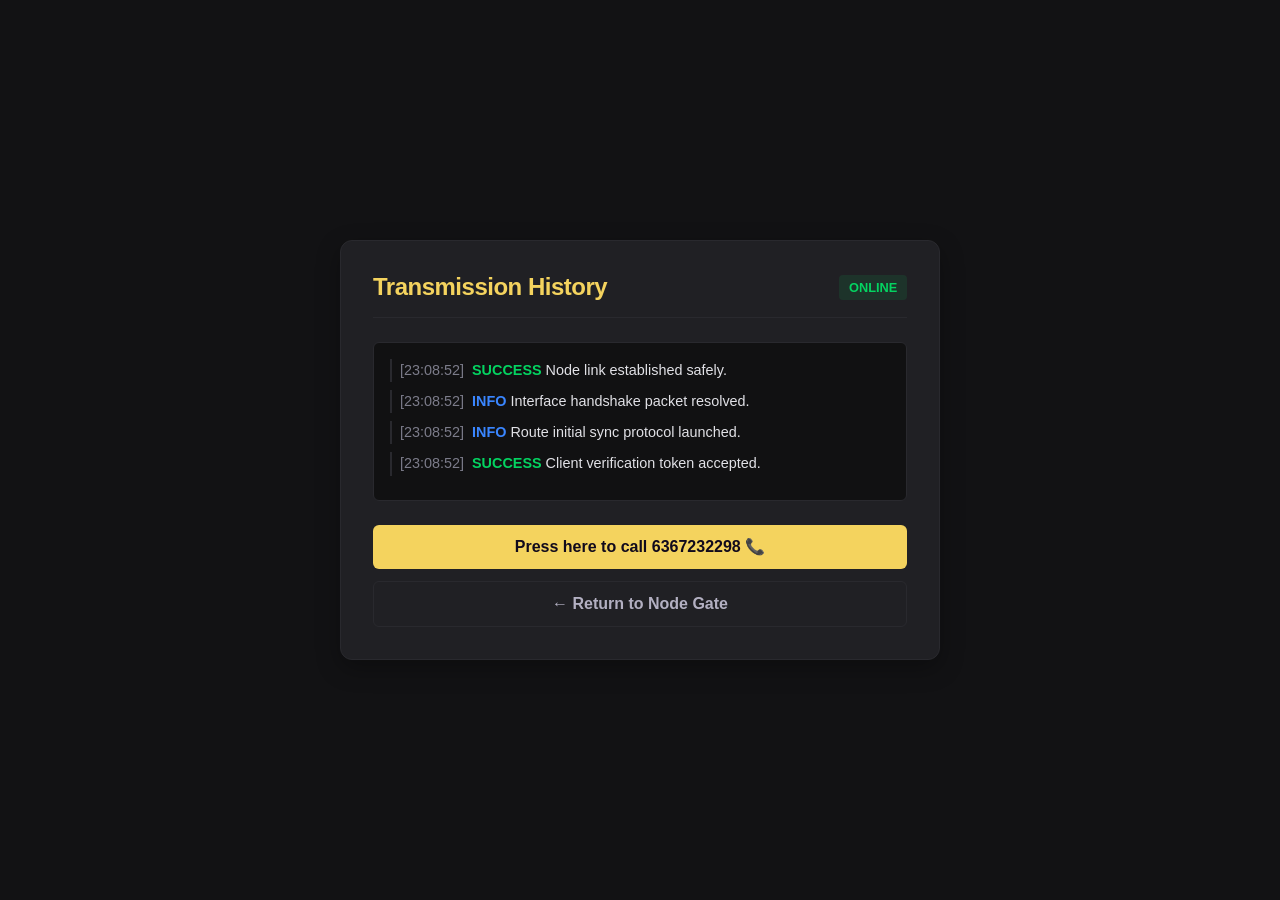
==== commit 83c0636c: "test" ====
--- a/main.html
+++ b/main.html
@@ -3,11 +3,10 @@
 <head>
     <meta charset="UTF-8">
     <meta name="viewport" content="width=device-width, initial-scale=1.0">
-    <title>Olihaven</title>
+    <title>Olihaven - System Logs</title>
     <link rel="icon" type="image/x-icon" href="./favicon-2.ico">
     <link rel="stylesheet" href="./style.css">
     <style>
-        /* Fallback styling framework to keep elements neatly structured */
         body {
             background-color: #121214;
             color: #e1e1e6;
@@ -17,99 +16,86 @@
             justify-content: center;
             align-items: center;
             margin: 0;
+            padding: 1rem;
+            box-sizing: border-box;
         }
-        .login-container {
+        .log-container {
             background-color: #202024;
             border: 1px solid #29292e;
             border-radius: 12px;
-            padding: 2.5rem;
-            text-align: center;
-            max-width: 460px;
+            padding: 2rem;
+            max-width: 600px;
             width: 100%;
             box-shadow: 0 8px 24px rgba(0, 0, 0, 0.3);
-            transition: all 0.3s cubic-bezier(0.4, 0, 0.2, 1);
+        }
+        .log-header {
+            display: flex;
+            justify-content: space-between;
+            align-items: center;
+            border-bottom: 1px solid #29292e;
+            padding-bottom: 1rem;
+            margin-bottom: 1.5rem;
         }
         h2 {
-            margin-bottom: 1.5rem;
-            font-size: 1.8rem;
+            margin: 0;
+            font-size: 1.5rem;
+            color: #f4d35e;
             letter-spacing: -0.5px;
         }
-        input[type="password"] {
-            width: 100%;
-            background: rgba(0, 0, 0, 0.2);
+        .status-badge {
+            background: rgba(4, 211, 97, 0.1);
+            color: #04d361;
+            padding: 0.3rem 0.6rem;
+            border-radius: 4px;
+            font-size: 0.8rem;
+            font-weight: 600;
+            text-transform: uppercase;
+        }
+        .terminal-box {
+            background: #111112;
             border: 1px solid #29292e;
-            padding: 0.8rem 1rem;
             border-radius: 6px;
-            color: white;
-            font-size: 1.1rem;
-            outline: none;
-            text-align: center;
-            margin-bottom: 1.2rem;
+            padding: 1rem;
+            font-family: 'Courier New', Courier, monospace;
+            font-size: 0.9rem;
+            line-height: 1.6;
+            max-height: 300px;
+            overflow-y: auto;
+            margin-bottom: 1.5rem;
+            text-align: left;
         }
-        input[type="password"]:focus {
-            border-color: #f4d35e;
+        .log-entry {
+            margin-bottom: 0.5rem;
+            border-left: 2px solid #29292e;
+            padding-left: 0.5rem;
         }
-        button {
-            display: block;
-            width: 100%;
-            background: #f4d35e;
-            color: #110a1c;
-            border: none;
-            padding: 0.8rem;
-            border-radius: 6px;
-            font-size: 1.1rem;
-            font-weight: 600;
-            cursor: pointer;
-            transition: background 0.2s, transform 0.1s;
+        .timestamp {
+            color: #7c7c8a;
+            margin-right: 0.5rem;
         }
-        button:hover {
-            background: #e5c144;
-        }
-        #error-message {
-            margin-top: 1rem;
-            font-size: 0.95rem;
-        }
-
-        /* Success blueprint reveal view styles */
-        .spec-details {
-            text-align: left;
-            background: rgba(0,0,0,0.2);
-            border: 1px solid #29292e;
-            border-radius: 8px;
-            padding: 1rem;
-            margin-top: 1rem;
-            margin-bottom: 1.5rem;
-            font-size: 0.9rem;
-            line-height: 1.5;
-        }
-        .spec-item {
-            display: flex;
-            justify-content: space-between;
-            border-bottom: 1px dashed #29292e;
-            padding: 0.3rem 0;
-        }
-        .spec-item:last-child { border-bottom: none; }
-        .spec-label { color: #7c7c8a; font-weight: 500; }
-        .spec-value { color: #ffffff; font-weight: 600; }
-
-        /* HORIZONTAL SIDE-BY-SIDE BUTTON CONTAINER EXCLUSIVES */
+        .tag-info { color: #3a86ff; font-weight: bold; }
+        .tag-success { color: #04d361; font-weight: bold; }
+        
+        /* TWO-BUTTON FLEX LAYOUT MODULE */
         .action-flex-row {
             display: flex;
             gap: 0.75rem;
             width: 100%;
+            margin-bottom: 0.75rem;
         }
+
         .link-btn {
             display: flex;
             justify-content: center;
             align-items: center;
-            flex: 1; /* Makes both buttons identical in width scaling */
+            flex: 1;
             padding: 0.8rem;
             border-radius: 6px;
             font-size: 1rem;
             font-weight: 600;
             cursor: pointer;
             text-decoration: none;
-            transition: background 0.2s, border-color 0.2s, color 0.2s, transform 0.1s;
+            transition: all 0.2s;
             box-sizing: border-box;
             text-align: center;
         }
@@ -131,81 +117,64 @@
             border-color: #7c7c8a;
             color: #ffffff;
         }
-        .link-btn:active {
-            transform: scale(0.98);
-        }
     </style>
 </head>
 <body>
 
-    <div class="login-container" id="gate-card">
-        <!-- WRAPPER: INITIAL SECURITY LOGIN VIEW -->
-        <div id="auth-view">
-            <h2>Enter Passcode</h2>
-            <input type="password" id="passcode" placeholder="Enter 6-digit code" maxlength="6" autocomplete="off">
-            <button onclick="checkCode()">Submit</button>
-            <p id="error-message" style="color: #ff5964; display: none;">Incorrect passcode. Try again.</p>
+    <div class="log-container">
+        <div class="log-header">
+            <h2>Transmission History</h2>
+            <div class="status-badge">Online</div>
         </div>
 
-        <!-- WRAPPER: REVEALED HYPERCAR CONNECTION DECK -->
-        <div id="link-view" style="display: none;">
-            <h2 style="color: #f4d35e;">Telemetry Unlocked</h2>
-            <p style="color: #7c7c8a; font-size: 0.95rem; margin-bottom: 1rem;">Sovereign Node Navigation Engine Active</p>
-            
-            <div class="spec-details">
-                <div class="spec-item"><span class="spec-label">Model:</span><span class="spec-value">Ferrari F80 Hybrid</span></div>
-                <div class="spec-item"><span class="spec-label">Output:</span><span class="spec-value">1,184 HP V6-Hybrid</span></div>
-                <div class="spec-item"><span class="spec-label">Body:</span><span class="spec-value">Blu Elettrico 2020</span></div>
-                <div class="spec-item"><span class="spec-label">Livery:</span><span class="spec-value">Argento Nurburgring</span></div>
+        <!-- SCROLLABLE TERMINAL LOG READER WITH DYNAMIC TIMESTAMPS -->
+        <div class="terminal-box" id="log-screen">
+            <div class="log-entry">
+                <span class="timestamp running-time">[00:00:00]</span><span class="tag-success">SUCCESS</span> Node link established safely.
             </div>
-
-            <!-- THE HORIZONTAL INTERACTIVE ACTION ROW -->
-            <div class="action-flex-row">
-                <!-- PRIMARY ACTION: OPENS CONFIGURATOR IN NEW TAB -->
-                <a class="link-btn btn-primary" href="https://ferrari.com" target="_blank" rel="noopener noreferrer">
-                    Ferrari F80 ↗
-                </a>
-                
-                <!-- SECONDARY ACTION: FORWARDS USER TO YOUR SYSTEM TRANSMISSION LOG -->
-                <a class="link-btn btn-secondary" href="main.html">
-                    Open Logs →
-                </a>
+            <div class="log-entry">
+                <span class="timestamp running-time">[00:00:00]</span><span class="tag-info">INFO</span> Interface handshake packet resolved.
+            </div>
+            <div class="log-entry">
+                <span class="timestamp running-time">[00:00:00]</span><span class="tag-info">INFO</span> Route initial sync protocol launched.
+            </div>
+            <div class="log-entry">
+                <span class="timestamp running-time">[00:00:00]</span><span class="tag-success">SUCCESS</span> Client verification token accepted.
             </div>
         </div>
+
+        <!-- TWO-BUTTON INTERACTIVE UTILITY BAR -->
+        <div class="action-flex-row">
+            <!-- NEW DIRECT CLICK-TO-CALL HOTKEY MODULE -->
+            <a href="tel:+16367232298" class="link-btn btn-primary">
+                Press here to call 6367232298 📞
+            </a>
+        </div>
+
+        <!-- RETURN BACK TO ACCESS INTERFACE -->
+        <a href="index.html" class="link-btn btn-secondary">
+            ← Return to Node Gate
+        </a>
     </div>
 
     <script>
-        function checkCode() {
-            const input = document.getElementById('passcode').value;
-            const correctCode = "127312"; 
-            const errorMsg = document.getElementById('error-message');
+        function updateTimestamps() {
+            const now = new Date();
+            const hours = String(now.getHours()).padStart(2, '0');
+            const minutes = String(now.getMinutes()).padStart(2, '0');
+            const seconds = String(now.getSeconds()).padStart(2, '0');
             
-            if (input === correctCode) {
-                errorMsg.style.display = "none";
-                
-                // Execute smooth UI crossfade inside the block layout module
-                document.getElementById('auth-view').style.display = 'none';
-                document.getElementById('link-view').style.display = 'block';
-                document.getElementById('gate-card').style.borderColor = '#04d361';
-            } else {
-                errorMsg.style.display = "block";
-                document.getElementById('passcode').value = '';
-                document.getElementById('passcode').focus();
+            const timeString = `[${hours}:${minutes}:${seconds}]`;
+            
+            const elements = document.getElementsByClassName('running-time');
+            for (let i = 0; i < elements.length; i++) {
+                elements[i].textContent = timeString;
             }
         }
 
-        // Bind enter keys to the code field for faster hands-free authorization execution
         window.addEventListener('DOMContentLoaded', () => {
-            const passcodeField = document.getElementById('passcode');
-            if (passcodeField) {
-                passcodeField.addEventListener('keydown', function(e) {
-                    if (e.key === 'Enter') {
-                        e.preventDefault();
-                        checkCode();
-                    }
-                });
-                passcodeField.focus();
-            }
+            updateTimestamps();
+            setInterval(updateTimestamps, 1000);
         });
     </script>
 
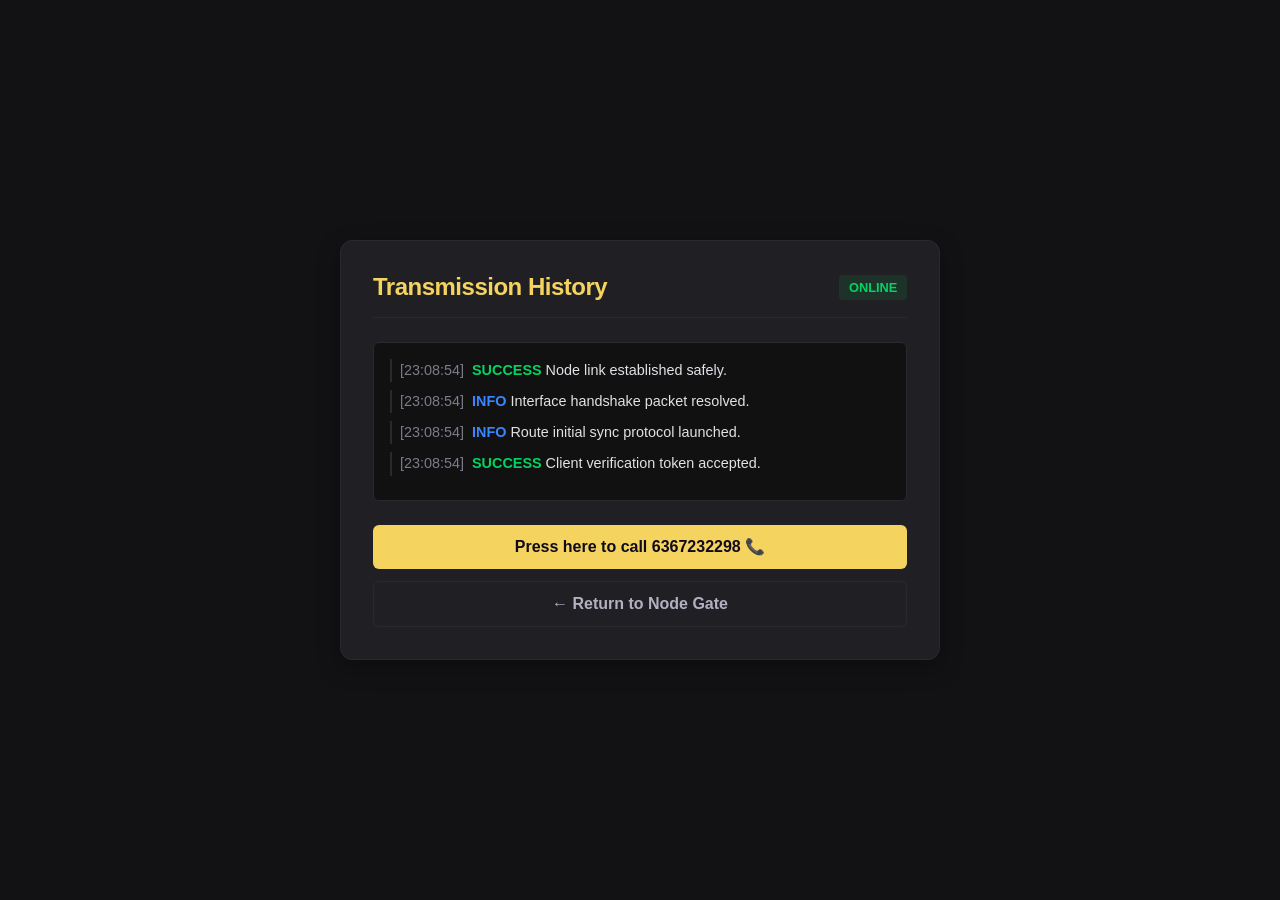
==== commit 27541392: "test" ====
--- a/main.html
+++ b/main.html
@@ -76,14 +76,12 @@
         .tag-info { color: #3a86ff; font-weight: bold; }
         .tag-success { color: #04d361; font-weight: bold; }
         
-        /* TWO-BUTTON FLEX LAYOUT MODULE */
         .action-flex-row {
             display: flex;
             gap: 0.75rem;
             width: 100%;
             margin-bottom: 0.75rem;
         }
-
         .link-btn {
             display: flex;
             justify-content: center;
@@ -127,7 +125,6 @@
             <div class="status-badge">Online</div>
         </div>
 
-        <!-- SCROLLABLE TERMINAL LOG READER WITH DYNAMIC TIMESTAMPS -->
         <div class="terminal-box" id="log-screen">
             <div class="log-entry">
                 <span class="timestamp running-time">[00:00:00]</span><span class="tag-success">SUCCESS</span> Node link established safely.
@@ -143,15 +140,12 @@
             </div>
         </div>
 
-        <!-- TWO-BUTTON INTERACTIVE UTILITY BAR -->
         <div class="action-flex-row">
-            <!-- NEW DIRECT CLICK-TO-CALL HOTKEY MODULE -->
             <a href="tel:+16367232298" class="link-btn btn-primary">
                 Press here to call 6367232298 📞
             </a>
         </div>
 
-        <!-- RETURN BACK TO ACCESS INTERFACE -->
         <a href="index.html" class="link-btn btn-secondary">
             ← Return to Node Gate
         </a>
@@ -163,15 +157,12 @@
             const hours = String(now.getHours()).padStart(2, '0');
             const minutes = String(now.getMinutes()).padStart(2, '0');
             const seconds = String(now.getSeconds()).padStart(2, '0');
-            
             const timeString = `[${hours}:${minutes}:${seconds}]`;
-            
             const elements = document.getElementsByClassName('running-time');
             for (let i = 0; i < elements.length; i++) {
                 elements[i].textContent = timeString;
             }
         }
-
         window.addEventListener('DOMContentLoaded', () => {
             updateTimestamps();
             setInterval(updateTimestamps, 1000);
